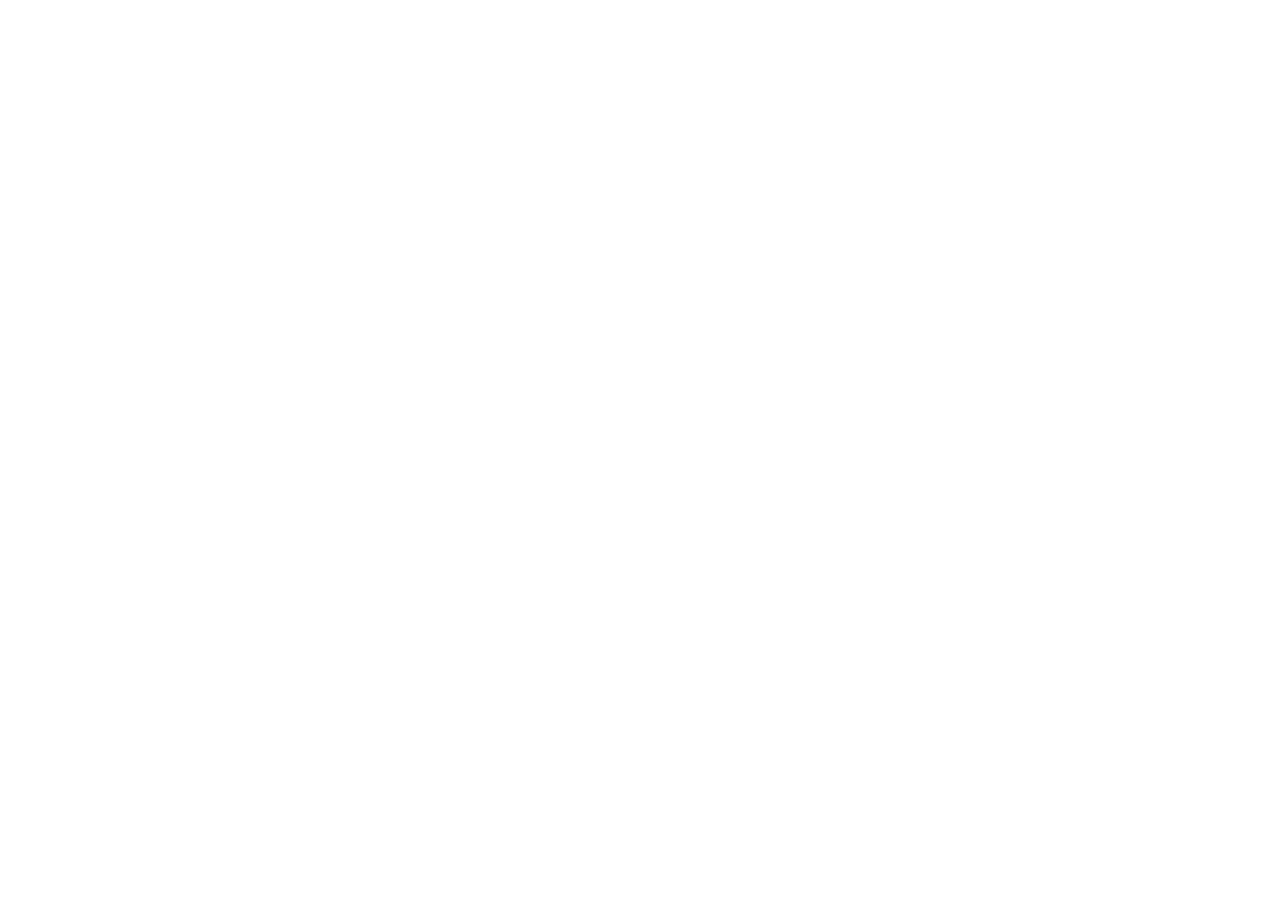
==== index.html @ 70a2878f "HTML skelet" ====
<!DOCTYPE html>
<html lang="">

<head>
    <meta charset="utf-8">
    <meta name="viewport" content="width=device-width, initial-scale=1.0">
    <title></title>
    <link rel="stylesheet" href="">
</head>

<body>
    <script src=""></script>
</body>

</html>
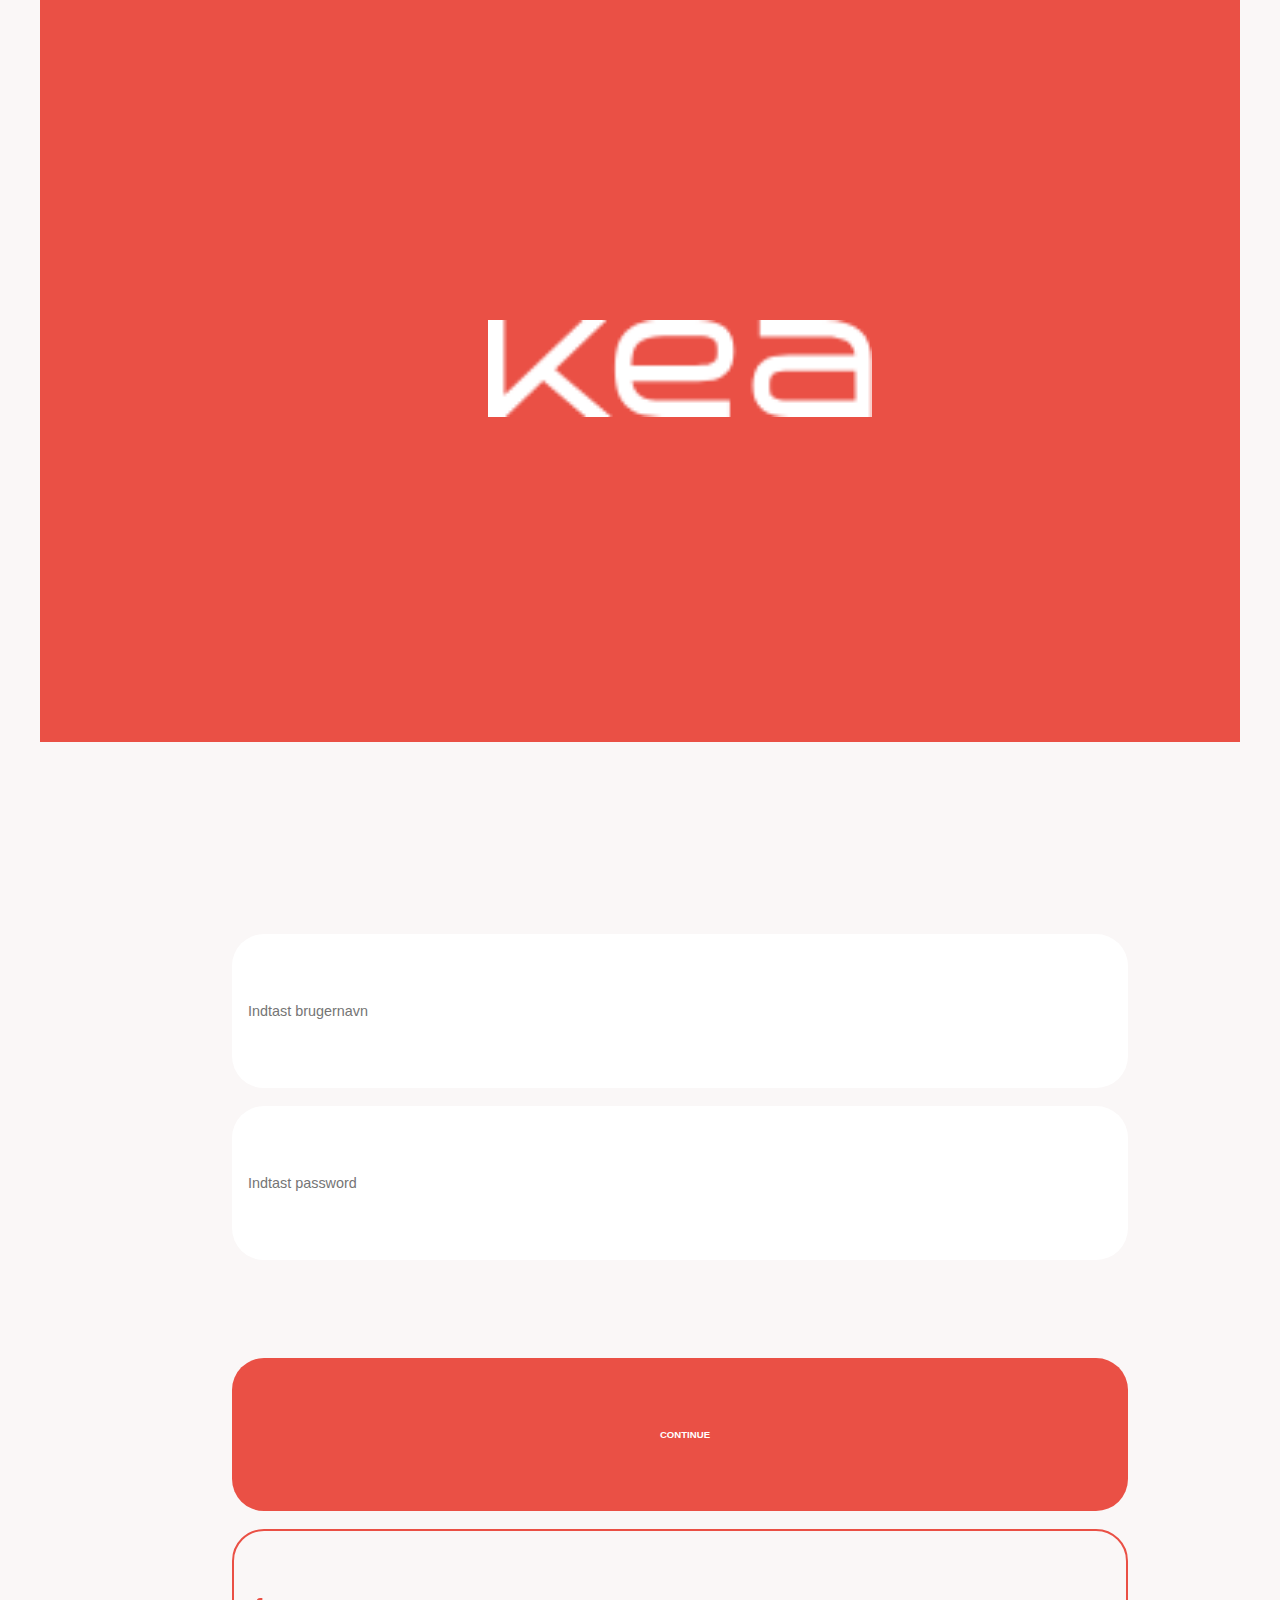
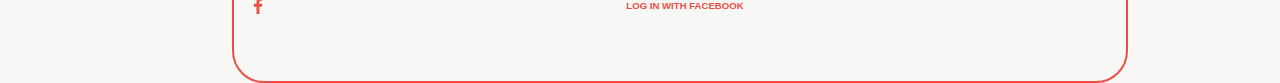
==== commit 8ad35aac: "Login side færdig." ====
--- a/index.html
+++ b/index.html
@@ -1,15 +1,45 @@
 <!DOCTYPE html>
-<html lang="">
+<html lang="da">
 
 <head>
     <meta charset="utf-8">
     <meta name="viewport" content="width=device-width, initial-scale=1.0">
     <title></title>
-    <link rel="stylesheet" href="">
+    <link rel="stylesheet" href="style.css">
 </head>
 
 <body>
-    <script src=""></script>
-</body>
 
-</html>
+    <section>
+
+        <div id="login_header">
+            <img id="kea_logo" src="billeder/kea_logo.png" alt="kealogo">
+
+        </div>
+
+        <div id="login_section">
+
+            <form id="login_formular" action="forside.html">
+
+                <input class="formgroup" type="text" placeholder="Indtast brugernavn">
+                <br><br>
+                <input class="formgroup" type="text" placeholder="Indtast password">
+                <br><br>
+                <input id="continue_knap" class="formgroup2" type="submit" value="Continue">
+                <br><br>
+                <input class="formgroup3" type="submit" value="Log in with facebook">
+
+
+            </form>
+        </div>
+        <div>
+        </div>
+
+    </section>
+
+
+
+
+
+    <script src="script.js"></script>
+</body></html>
--- a/style.css
+++ b/style.css
@@ -0,0 +1,104 @@
+* {
+    box-sizing: border-box;
+}
+
+body {
+    margin: 0;
+    background-color: var(--color-grey);
+
+}
+
+
+img {
+    width: 100%;
+}
+
+section {
+    max-width: 1200px;
+
+    margin: 0 auto;
+    width: 100%;
+
+}
+
+:root {
+    --color-red: #EA5045;
+    --color-grey: #FAF7F7;
+}
+
+#login_header {
+    background-color: var(--color-red);
+    width: 100%;
+    height: 58vw;
+    position: relative;
+
+}
+
+#kea_logo {
+    position: absolute;
+    width: 30vw;
+    top: 25vw;
+    left: 35vw;
+}
+
+#login_formular {
+    position: absolute;
+    top: 15vw;
+    left: 15vw;
+}
+
+#login_section {
+    position: relative;
+}
+
+#continue_knap {
+    margin-top: 5rem;
+}
+
+.formgroup {
+    width: 70vw;
+    height: 12vw;
+    border-radius: 2rem;
+    border-style: none;
+    color: var(--color-red);
+    padding-left: 1rem;
+    font-size: 0.9rem;
+
+}
+
+.formgroup2 {
+    width: 70vw;
+    height: 12vw;
+    border-radius: 2rem;
+    border-style: none;
+    color: white;
+    padding-left: 1rem;
+    font-size: 0.9rem;
+    background-color: var(--color-red);
+    text-transform: uppercase;
+    font-size: 0.6rem;
+    font-weight: bolder;
+
+}
+
+.formgroup3 {
+    width: 70vw;
+    height: 12vw;
+    border-radius: 2rem;
+    border-style: solid;
+    border-color: var(--color-red);
+    color: var(--color-red);
+    padding-left: 1rem;
+    font-size: 0.9rem;
+    background-color: var(--color-grey);
+    text-transform: uppercase;
+    font-size: 0.6rem;
+    border-width: 0.15rem;
+    font-weight: bolder;
+    background-image: url(billeder/facebook.png);
+    background-repeat: no-repeat;
+    background-position: 1rem;
+
+
+
+}
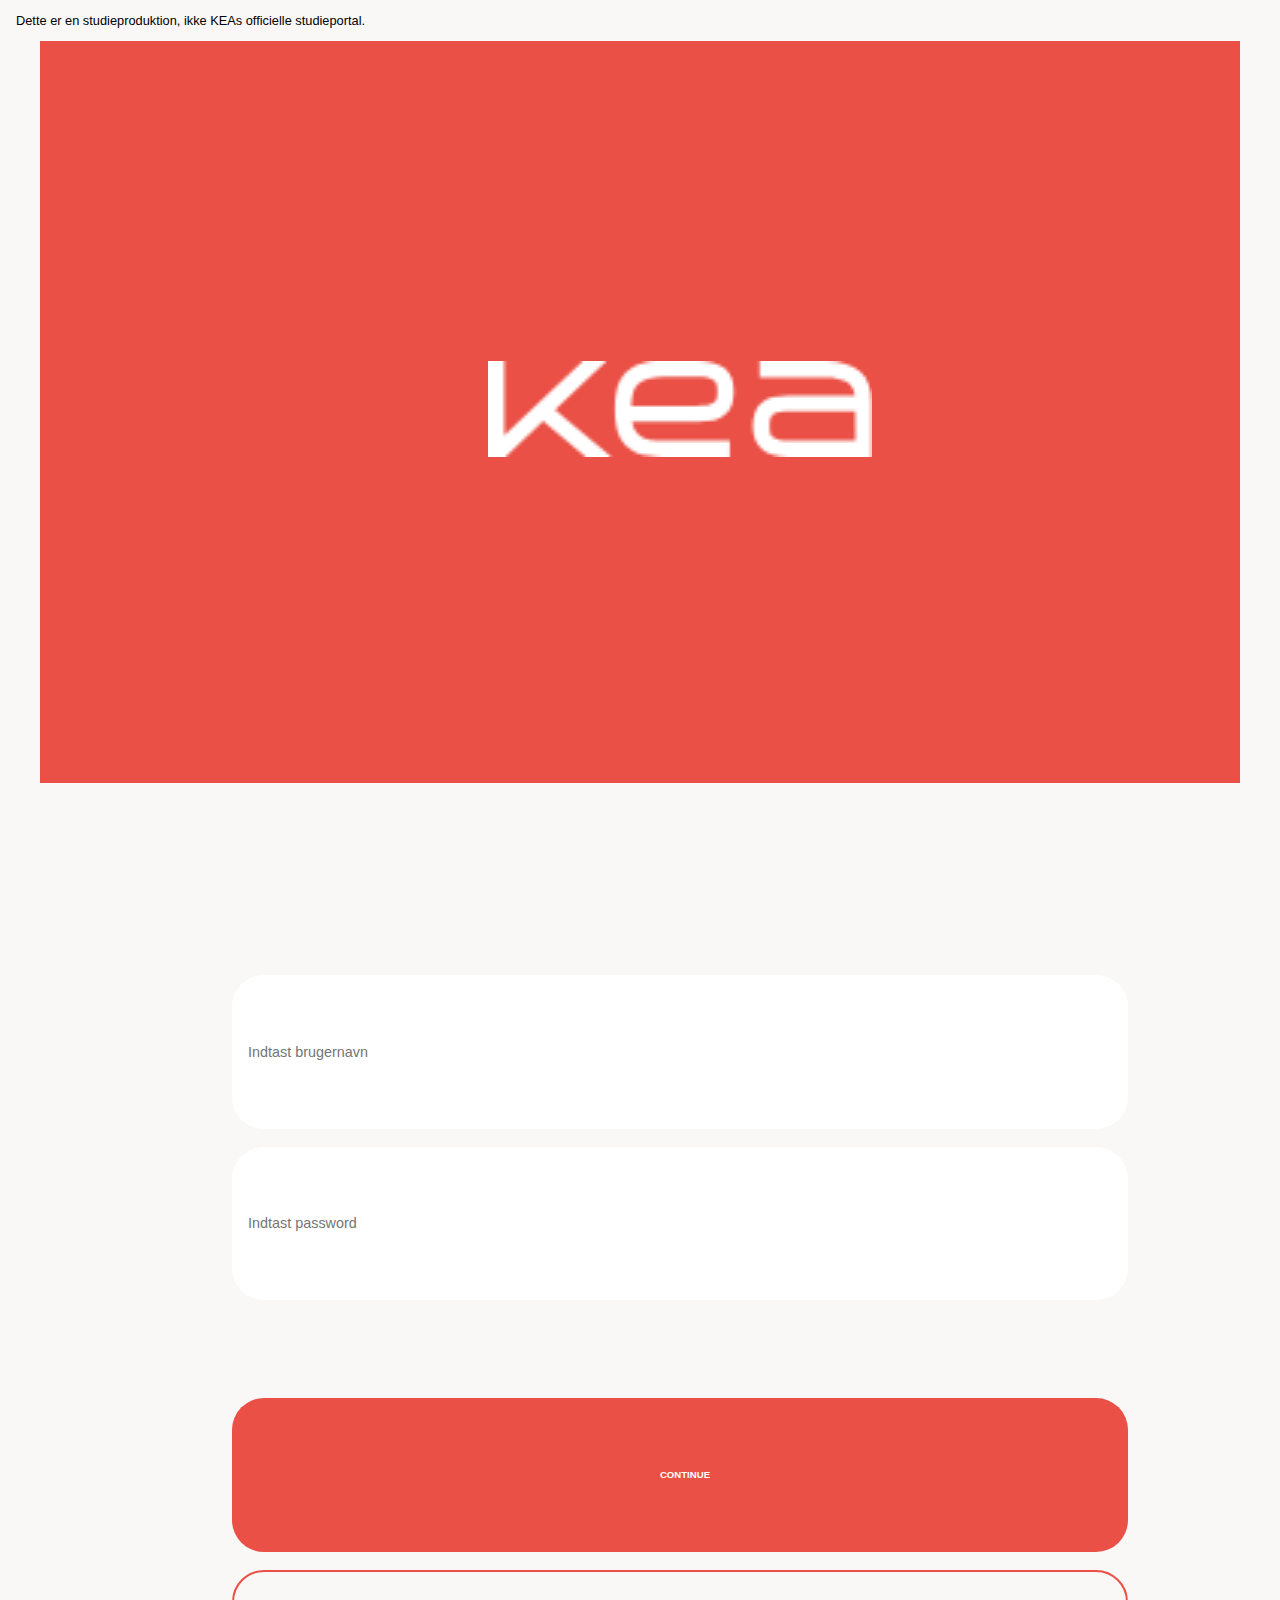
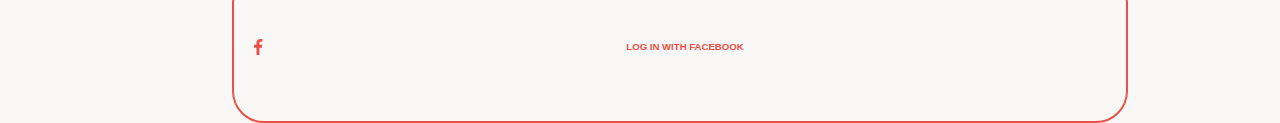
==== commit 811acbaf: "Helt faerdig." ====
--- a/index.html
+++ b/index.html
@@ -4,11 +4,13 @@
 <head>
     <meta charset="utf-8">
     <meta name="viewport" content="width=device-width, initial-scale=1.0">
-    <title></title>
+    <title>Kea fronter</title>
     <link rel="stylesheet" href="style.css">
+    <meta name="robots" content="noindex">
 </head>
 
 <body>
+    <p>Dette er en studieproduktion, ikke KEAs officielle studieportal.</p>
 
     <section>
 
--- a/style.css
+++ b/style.css
@@ -1,5 +1,10 @@
 * {
     box-sizing: border-box;
+}
+
+:root {
+    --color-red: #EA5045;
+    --color-grey: #FAF7F7;
 }
 
 body {
@@ -11,6 +16,7 @@
 
 img {
     width: 100%;
+
 }
 
 section {
@@ -21,9 +27,33 @@
 
 }
 
-:root {
-    --color-red: #EA5045;
-    --color-grey: #FAF7F7;
+
+
+h1 {
+    font-family: sans-serif;
+    margin: 1rem;
+    margin-top: 3rem;
+    margin-bottom: 3rem;
+}
+
+h2 {
+    color: var(--color-red);
+    font-family: sans-serif;
+    margin: 1rem;
+    font-size: 1rem;
+}
+
+h3 {
+    font-family: sans-serif;
+    font-size: 0.9rem;
+    padding-top: 1rem;
+    padding-left: 1rem;
+}
+
+p {
+    font-family: sans-serif;
+    font-size: 0.8rem;
+    padding-left: 1rem;
 }
 
 #login_header {
@@ -33,6 +63,7 @@
     position: relative;
 
 }
+
 
 #kea_logo {
     position: absolute;
@@ -102,3 +133,289 @@
 
 
 }
+
+#menu {
+    width: 100%;
+    max-width: none;
+    background-color: var(--color-red);
+    height: 15vw;
+    position: relative;
+
+
+}
+
+#kealogo_menu {
+    background-image: url(billeder/kea_logo.png);
+    background-size: 100%;
+    width: 13vw;
+    height: 3.8vw;
+    background-repeat: no-repeat;
+    position: absolute;
+    top: 7.5vw;
+    left: 3vw;
+    z-index: 15;
+
+}
+
+#profil_logo {
+    background-image: url(billeder/profillogo.png);
+    background-size: 100%;
+    width: 3vw;
+    height: 3vw;
+    background-repeat: no-repeat;
+    position: absolute;
+    top: 7vw;
+    left: 80vw;
+    z-index: 15;
+}
+
+
+#galleri {
+    margin: 1rem;
+
+}
+
+#materialer {
+    background-image: url(Sk%C3%A6rmbillede%202019-05-28%20kl.%2009.57.19.png);
+    width: 30vw;
+    height: 30vw;
+    background-size: 100%;
+}
+
+#skema {
+    background-image: url(billeder/skema.png);
+    width: 30vw;
+    height: 30vw;
+    background-size: 100%;
+
+}
+
+#notifikation {
+    background-image: url(billeder/notifikationer.png);
+    width: 30vw;
+    height: 30vw;
+    background-size: 100%;
+    margin-right: 1.5rem;
+}
+
+#column1,
+#column2,
+#column3,
+#column4 {
+    display: flex;
+    justify-content: space-around;
+
+}
+
+#column2,
+#column3,
+#column4 {
+    margin-top: 1rem;
+}
+
+
+#tech_lounge {
+    background-image: url(billeder/techlounge.png);
+    width: 61.5vw;
+    height: 30vw;
+    background-size: 100%;
+
+
+}
+
+#mail {
+    background-image: url(billeder/skema.png);
+    width: 30vw;
+    height: 30vw;
+    background-size: 100%;
+    margin-right: 1.5rem;
+
+}
+
+#favoritter {
+    background-image: url(billeder/favoritter.png);
+    width: 30vw;
+    height: 30vw;
+    background-size: 100%;
+}
+
+#grupper {
+    background-image: url(billeder/grupper.png);
+    width: 30vw;
+    height: 30vw;
+    background-size: 100%;
+
+}
+
+#chat {
+    background-image: url(billeder/chat.png);
+    width: 30vw;
+    height: 30vw;
+    background-size: 100%;
+    margin-right: 1.5rem;
+}
+
+#soeg {
+    background-image: url(billeder/soeg.png);
+    width: 30vw;
+    height: 30vw;
+    background-size: 100%;
+}
+
+#afleveringer {
+    background-image: url(billeder/afleveringer.png);
+    width: 30vw;
+    height: 30vw;
+    background-size: 100%;
+    margin-top: 1rem;
+
+}
+
+#aktuelt {
+    background-image: url(billeder/aktuelt.png);
+    width: 61.5vw;
+    height: 63vw;
+    background-size: 100%;
+    margin-right: 1.5rem;
+}
+
+.hidden {
+    /*    display: none;*/
+    /*    transform: scale(0);*/
+    transform: translateX(-100%);
+    /*    opacity: 0;*/
+    display: none;
+}
+
+#menuknap {
+    display: inline-block;
+    font-family: sans-serif;
+    color: white;
+    cursor: pointer;
+    position: absolute;
+    top: 6vw;
+    left: 90vw;
+    z-index: 15;
+
+
+}
+
+
+
+#menu_list {
+    list-style-type: none;
+    transition: transform .3s;
+    background-color: #3F3140;
+    height: 180vw;
+    margin-top: -4vw;
+    text-align: center;
+    position: relative;
+    z-index: 10;
+
+
+}
+
+a {
+    font-family: sans-serif;
+    text-decoration: none;
+    color: #F58E81;
+    font-size: 4.5vw;
+    font-weight: bolder;
+
+
+
+}
+
+
+
+li {
+    margin-bottom: 3rem;
+    list-style-type: none;
+}
+
+#aflevering_list li{
+    margin-bottom: 0;
+}
+
+#aktuelt_burger {
+    padding-top: 40vw;
+}
+
+#logud_burger {
+
+    height: 12vw;
+    background-color: #F58E81;
+    margin-left: -10vw;
+    margin-top: 15.6rem;
+
+}
+
+#logud_burger p {
+    font-family: sans-serif;
+    font-size: 4.5vw;
+    color: white;
+    font-weight: bolder;
+    line-height: 3rem;
+}
+
+.aflevering_boks {
+    width: 93vw;
+    height: 18vw;
+    background-color: #F2F1F0;
+    margin: 1rem;
+    position: relative;
+
+}
+
+.upload_boks {
+    width: 93vw;
+    height: 24vw;
+    background-color: #F2F1F0;
+    margin: 1rem;
+    position: relative;
+}
+
+#aflevering_fil {
+    background-image: url(billeder/Attachment.png);
+    width: 5vw;
+    height: 5vw;
+    background-size: 100%;
+    position: absolute;
+    left: 85vw;
+    top: 10vw;
+}
+
+#fileToUpload {
+    padding-left: 1rem;
+    padding-top: 1rem
+}
+
+#aflevering_knap {
+    display: inline-block;
+    font-family: sans-serif;
+    color: red;
+    cursor: pointer;
+    position: absolute;
+    top: 8vw;
+    left: 86vw;
+
+
+}
+
+.aflevering_udvidet {
+    border: solid 1px;
+    border-color: lightgray;
+    width: 93vw;
+    height: 18vw;
+    margin-left: -2.5rem;
+    position: relative;
+    z-index: 10;
+    background-color: white;
+
+
+}
+
+#tema1_aflevering {
+    position: relative;
+    z-index: 1;
+}
